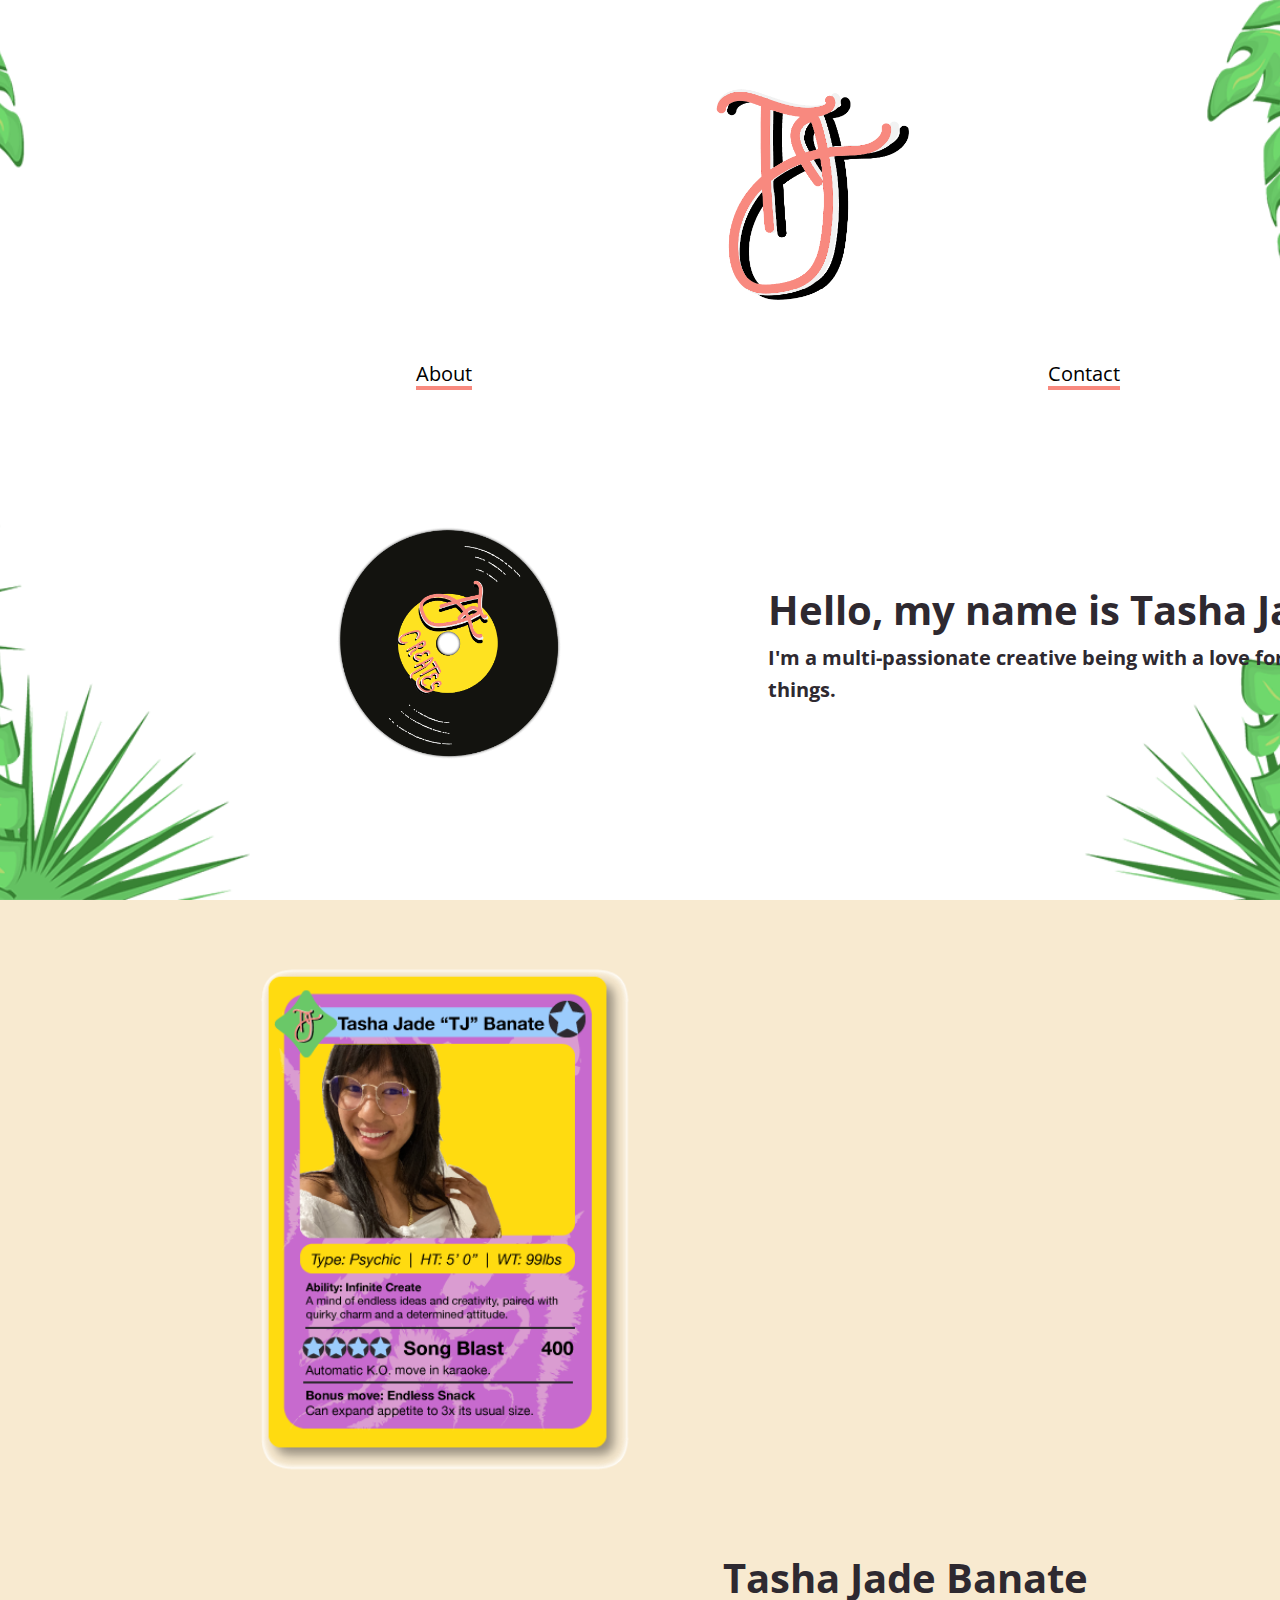
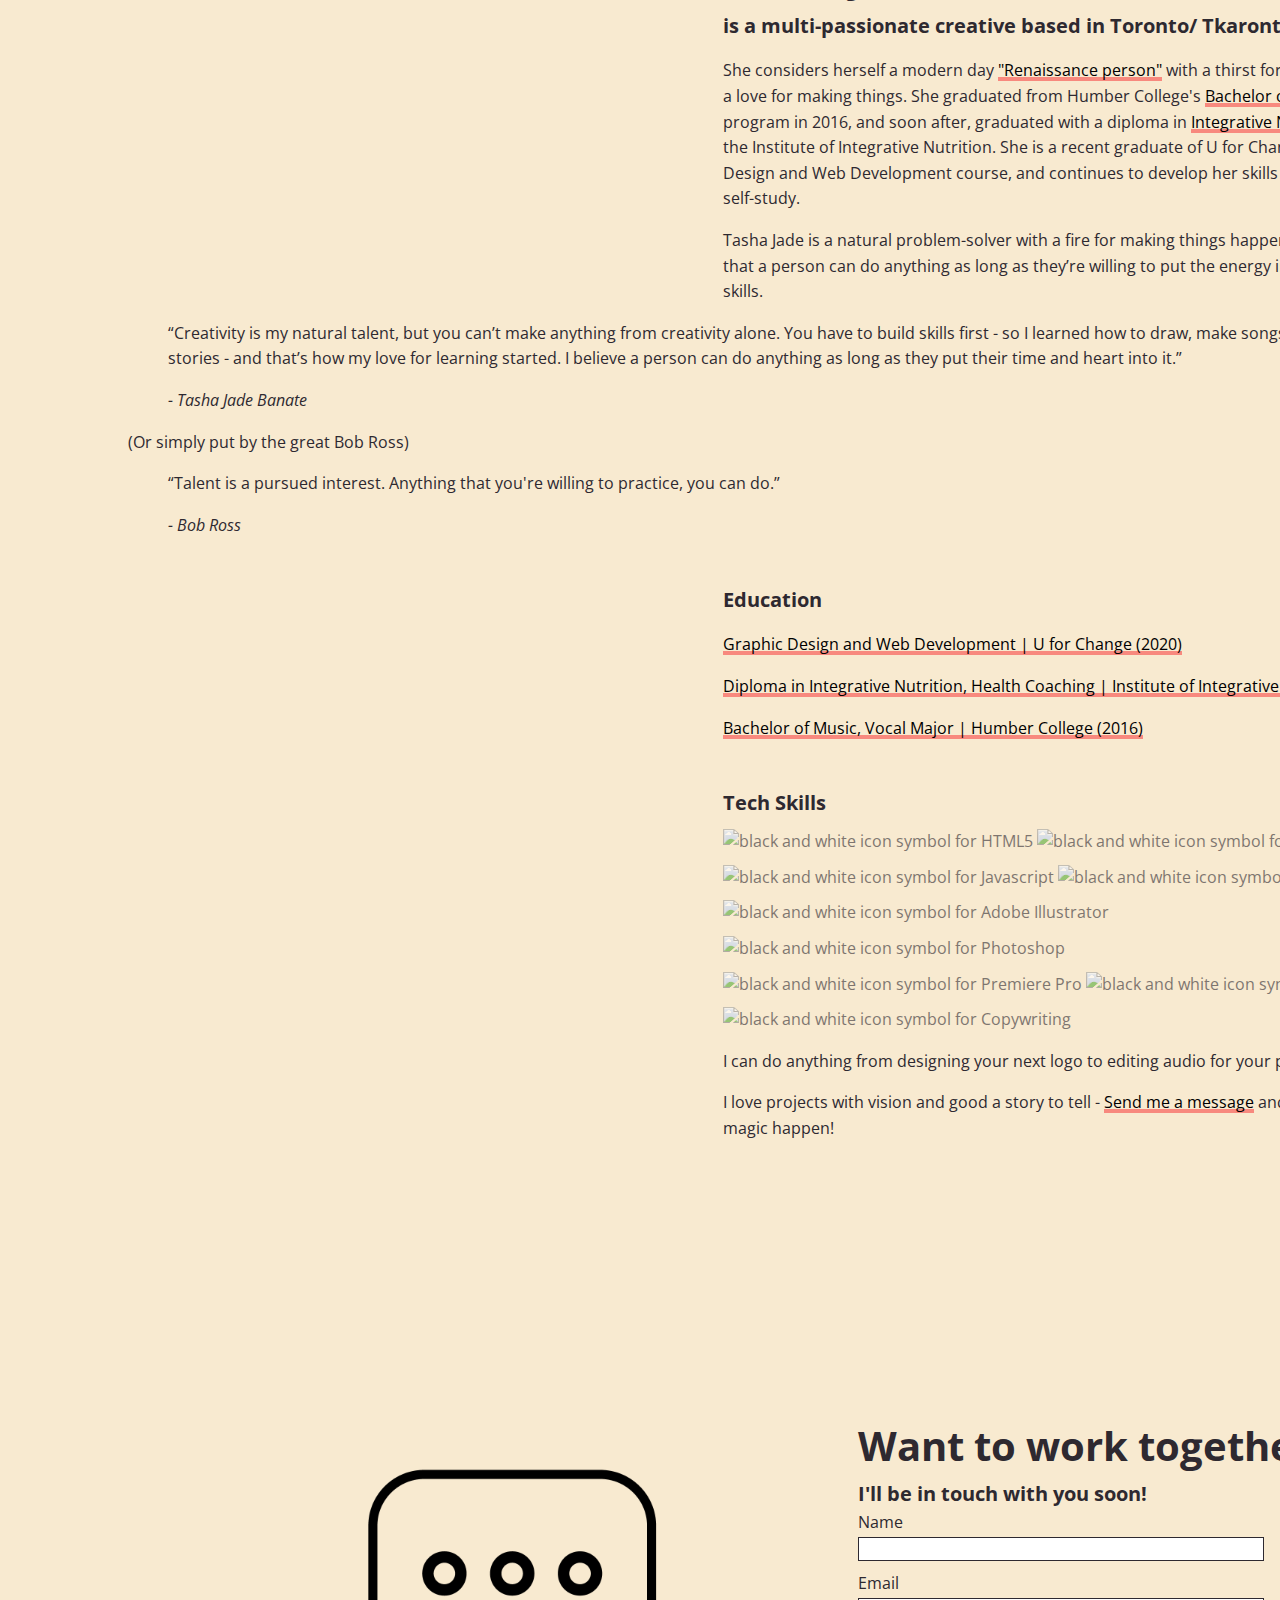
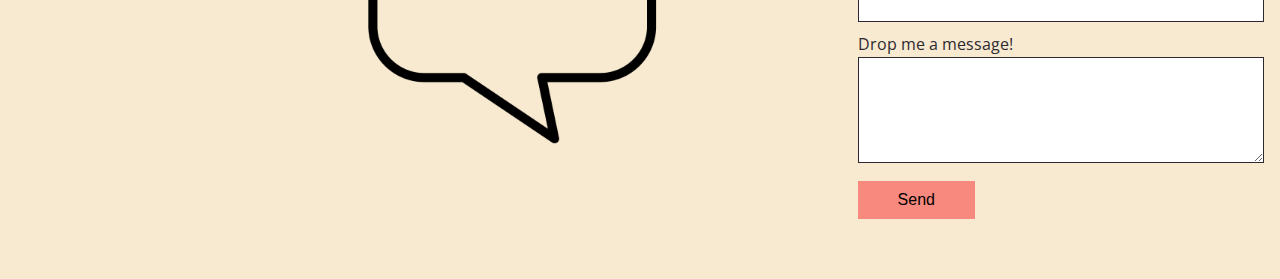
==== homepage.html @ 74226b34 "first commit" ====
<!DOCTYPE html>
<html lang="en">
  <head>
    <meta charset="UTF-8">
    <title>About</title>
    <link href="https://fonts.googleapis.com/css2?family=Montserrat&family=Nunito+Sans&family=Open+Sans&display=swap" rel="stylesheet">
      <link rel="stylesheet" href="css/styles.css">

        <script src="https://ajax.googleapis.com/ajax/libs/jquery/3.5.1/jquery.min.js">
        var windw = this;

$.fn.followTo = function ( pos ) {
    var $this = this,
        $window = $(windw);

    $window.scroll(function(e){
        if ($window.scrollTop() > pos) {
            $this.css({
                position: 'absolute',
                top: pos
            });
        } else {
            $this.css({
                position: 'fixed',
                top: 0
            });
        }
    });
};

$('#pokePicDiv').followTo('#contactDivSection');

        </script>

  </head>
  <body>
    <div class="page-wrap">
      <!-- closing div tag under cloding body tag -->
    <header>
      <img class="logo" src="pictures/tj-logo.png" alt="monogram style logo with cursive initials TJ colours pink white and black">
    </header>

  <nav>
    <a href="#aboutAnchor">About</a>
    <!-- <a href="projects.html">Projects</a> -->
    <a href="#contactAnchor">Contact</a>
  </nav>

  <main>

    <img class="spinningLogo" src="pictures/vinyl-record-logo.gif">
  <div class="homepageText">
    <h1>Hello, my name is Tasha Jade</h1>
    <h2>I'm a multi-passionate creative being with a love for making things.</h2>
  </div>

  <a name="aboutAnchor"></a>

  <div class="aboutMeSection">

    <div class="pokePicDiv">
      <img class="pokePic" src="pictures/pokeProfilePic-tj.png" alt="this is a pokemon card inspired profile and stat pic of Tasha Jade Banate">
    </div>

   <div class="introBio"> <!--closing tag after text-->
    <h1>Tasha Jade Banate</h1>
     <h2>is a multi-passionate creative based in Toronto/ Tkaronto, Canada.</h2>
        <p>She considers herself a modern day <a href="#" title="Someone who is well versed and skilled in many things. Like being someone who can eat a large pizza by yourself AND write a 4-part choral piece by midnight.">"Renaissance person"</a> with a thirst for knowledge and a love for making things. She graduated from Humber College's <a href="#" title="Yes, I sing and play piano! Any requests? Just no country please.">Bachelor of Music</a> program in 2016, and soon after, graduated with a diploma in <a href="#" title="Dismissing that large pizza I mentioned earlier, I like to think that I'm a pretty healthy person.">Integrative Nutrition</a>, from the Institute of Integrative Nutrition. She is a recent graduate of U for Change’s Graphic Design and Web Development course, and continues to develop her skills through online self-study.</p>

        <p>Tasha Jade is a natural problem-solver with a fire for making things happen! She believes that a person can do anything as long as they’re willing to put the energy into crafting their skills.</p>
    </div> <!--end of introBio div tag-->

    <div class: "quotesInBio">
      <blockquote>
        <p>“Creativity is my natural talent, but you can’t make anything from creativity alone. You have to build skills first - so I learned how to draw, make songs, write stories - and that’s how my love for learning started. I believe a person can do anything as long as they put their time and heart into it.”</p>
        <cite>- Tasha Jade Banate</cite>
      </blockquote>

      <p>(Or simply put by the great Bob Ross)</p>

      <blockquote>
        <p>“Talent is a pursued interest. Anything that you're willing to practice, you can do.”</p>
        <cite>- Bob Ross</cite>
      </blockquote>
    </div> <!--end of quotesInBio-->

  <div class="educationBio">
    <h2>Education</h2>
      <p><a href="#" title="Recently graduated!">Graphic Design and Web Development | U for Change (2020)</a></p>
      <p><a href="#" title="Studying nutrition changed my life! You can ask me about it :)">Diploma in Integrative Nutrition, Health Coaching | Institute of Integrative Nutrition (2017)</a></p>
      <p><a href="#" title="This was a challenging 4 years but we prevailed!">Bachelor of Music, Vocal Major | Humber College (2016)</a></p>
  </div>

  <div class="techBio">
    <!-- <script>
    $(".img").each(function() {
      $(this).after('<p class="alt">' + $(this).attr('alt') + '</p>');
    }) </script> js for fading in and out the alt text, might delete-->
    <h2>Tech Skills</h2>
     <!--javascript, jquery, css, wix, shopify, adobe illustrator, photoshop, premiere elements, logicx, protools, copywriting-->
        <div class="iconSection">
          <img class="iconImg" src="icons/htmlIcon.png" alt="black and white icon symbol for HTML5" title="HTML5">
           <img class="iconImg" src="icons/cssIcon.png" alt="black and white icon symbol for CSS3" title="CSS3">
            <img class="iconImg" src="icons/javascriptIcon.png" alt="black and white icon symbol for Javascript" title="Javascript">
             <img class="iconImg" src="icons/jqueryIcon.png" alt="black and white icon symbol for jQuery" title="jQuery">
              <img class="iconImg" src="icons/illustratorIcon.png" alt="black and white icon symbol for Adobe Illustrator" title="Adobe Illustrator">
               <img class="iconImg" src="icons/photoshopIcon.png" alt="black and white icon symbol for Photoshop" title="Photoshop">
             <img class="iconImg" src="icons/premiereproIcon.png" alt="black and white icon symbol for Premiere Pro" title="PremierePro">
            <img class="iconImg" src="icons/logicproIcon.png" alt="black and white icon symbol for Logic X" title="LogicX">
           <img class="iconImg" src="icons/copywritingIcon.png" alt="black and white icon symbol for Copywriting" title="Copywriting">
         <p>I can do anything from designing your next logo to editing audio for your podcast.</p>
         <p>I love projects with vision and good a story to tell - <a href="contact.html">Send me a message</a> and let's make magic happen!</p>
        </div> <!--end of iconSection div tag-->
    </div> <!--end of techBio section div tag -->
  </div> <!--end of aboutMeSection div-->

  <div class="contactDivSection">
   <a name="contactAnchor"></a>
      <img class="chatPng" src="pictures/chatVector.png" alt="an icon of a black and white png chat bubble with three dots">

        <div class="contactTitle">
          <h1>Want to work together?</h1>
          <h2>I'll be in touch with you soon!</h2>
        </div>

          <form method="POST" action="path/to/form/script/processing">
            <label for="name">Name</label>
            <input id="name" type="text" name="name">

            <label for="email">Email</label>
            <input id="email" type="email" name="email">

            <label for="message">Drop me a message!</label>
            <textarea id="message" name="name"></textarea>

            <button type="submit">Send</button>
          </form>
    </div> <!--end of div tag contactDiv-->

  </main>
</div>
  </body>

</div> <!--close page wrap-->

<footer>
  <p> Copyright &copy;Tasha Jade Banate. All rights reserved. </p>
</footer>
---- css/styles.css ----
header,
nav,
main {
  padding: 0%;
  margin: 0%;
}

nav{
  text-align: center;
  display: flex;
  justify-content: space-around;
  align-items: flex-start;
  padding-left: 0%;
  padding-bottom: 30px;
  font-size: 20px;
  padding-top:0%;
  margin: 0%;
}
/* header {
  display:flex;
  justify-content: center;
  align-items: flex-start;
} */

html, body {
  height: 100%;
  margin: 0%;
  line-height: 1.6;
}


body {
  padding-left: 10%;
  padding-top: 5%;
  margin: 0%;
  /*border: 3px dashed white  ---indicates width of border;*/
  width:1280px;
  height: 800px;
  color:#2e2930;
  background: #f8ead0; /*this is like a slightly darker papayawhip/ beige */
  background-image: url('../pictures/leaves-background.gif');
    /* background-image: linear-gradient(to right, rgba(500,700,0,0.5), rgba(0,0,255,0.5)), --this code is to make the gradient rainbow effect*/
  min-height: 650px;
  background-attachment: fixed;
  background-position: center;
  background-repeat: no-repeat;
  background-size: cover;
  font-family: 'Montserrat', sans-serif;
  font-family: 'Nunito Sans', sans-serif;
  font-family: 'Open Sans', sans-serif;
}

main {
  padding-top: 30px;
}


.logo {
  height: 20%;
  width: 20%;
  /* display: flex; */
  /* position: sticky; */
  /* align-items: flex-start; */
  /* justify-content: center; */
  padding-left: 43%;
  padding-top: 0%;
  padding-bottom: 30px;
  margin:0%;
  /* overflow: hidden; */
}

.profilePic {
  float:left;
  /* resize: block; */
  max-height: 550px;
  width: 400px;
  padding-left: 10%;
  padding-right: 5%;
  padding-bottom: 5%;
  position: -webkit-sticky; /* Safari */
  position: sticky;
  top: 0;
}

.spinningLogo {
  float:left;
  /* resize: block; */
  max-height: 40%;
  width: 40%;
  padding-left: 5%;
  padding-right: 5%;
  padding-bottom: 5%;
  padding-top: 0%;
  position: sticky;
}
/* The code below is for when the poke pic goes live on the about page */
.pokePic {
  float:left;
  /* resize: block; */
  max-height: 30%;
  width: 30%;
  padding-left: 10%;
  padding-right: 5%;
  padding-bottom: 5%;
  /* position: sticky;
  position: -webkit-sticky;
  top: 0; */
}

.pokePicDiv {
 padding:0px;
 width:100%;
 position:sticky; top:0; left:0;
 float:left; /*tryng this out*/
 z-index: 7;
}

.chatPng {
  height: 30%;
  Width: 30%;
  float: left;
  padding-top: 0px;
  padding-left: 15%;
}

/* .flexslider {
  display: flex;
  justify-content: space-between;
  padding-left: 100px;
} */

h1 {
  margin:0;
  color:#2e2930; /*a black-like shade */; font-size:40px;
}
h2 {
  margin:0;
  color:#2e2930; /*a black-like shade */; font-size:20px;
}

p {
  color: #2e2930; /*a black-like shade*/
}

.textArea {
  padding-left: 10%;
}
/* div.textArea {
  border: 1px #2e2930;
  z-index: 4;
}
trying to make a box around text */

/* for link hover effect */
a {
  color: #f8897e;
  text-decoration: none;
  background:
     linear-gradient(
       to bottom, var(--mainColor) 0%,
       var(--mainColor) 100%
     );
    background-position: 0 100%;
    background-repeat: repeat-x;
    background-size: 4px 4px;
  color: #000;
  text-decoration: none;
  transition: background-size .2s;
}
:root {
  --mainColor: #f8897e;
}

a:hover {
  background-size: 4px 50px;
  /* text-decoration: underline; */
}

/* for contact form */
form {
  width: 400px;
  padding-left: 57%;
}

input,
textarea {
  border: 1px solid #2e2930;
  width: 400px;
  margin-bottom: 10px;
}

input {
  height: 20px;
}

textarea {
  height: 100px;
}

button {
  background: #f8897e;
  border: none;
  padding: 10px 40px;
  font-size: 16px;
}

/* FOOTER STYLES
-----------------------------------------*/
/* Sticky Footer - http://css-tricks.com/snippets/css/sticky-footer */
  .page-wrap {
  min-height: 100%;
  margin-bottom: -60%; /* must be the same height as footer */
}
.page-wrap:after {
  content: "";
  display: block;
}

footer, .page-wrap:after {
  height: 60px; /* however tall you want the footer to be */
}

/*footer fade in effect when hovered over */
footer {
  width: 100%
  height: 60px;
  clear: both;
  position: fixed;
  bottom: 0;
  text-align: right;
  padding-left: 30%;
  opacity: 0;
   transition: opacity 1s ease-in-out;
   -moz-transition: opacity 0.25s ease-in-out;
   -webkit-transition: opacity 0.25s ease-in-out;
}

footer:hover{
  opacity: 1;
}

/*css for specific bodies of text*/
.introBio {
  padding-left: 46.5%;
}
.quotesInBio {
  padding-left: 46.7%;
}
.educationBio {
  padding-top: 30px;
  padding-left:46.5%;
}
.techBio {
  padding-top: 30px;
  padding-left: 46.5%
}
.personalBio {
  padding-top:30px;
  padding-left: 46.5%;
}
.homepageText {
  padding-top: 10%;
  padding-bottom: 20%;
}
.contactTitle {
  padding-left: 57%
}

.aboutMeSection {
  padding-bottom: 20%;
}

/*hover over icons*/

.iconImg {
  opacity:60%;
  padding-right:0px;
  padding-top: 10px;
}

.iconImg:hover {
  opacity:100%;
  transition: opacity 1s ease-in-out;
  -moz-transition: opacity 0.25s ease-in-out;
  -webkit-transition: opacity 0.25s ease-in-out;
  background-color: #f8897e;
}

/* styling stuff */
html {
  scroll-behavior: smooth;
}
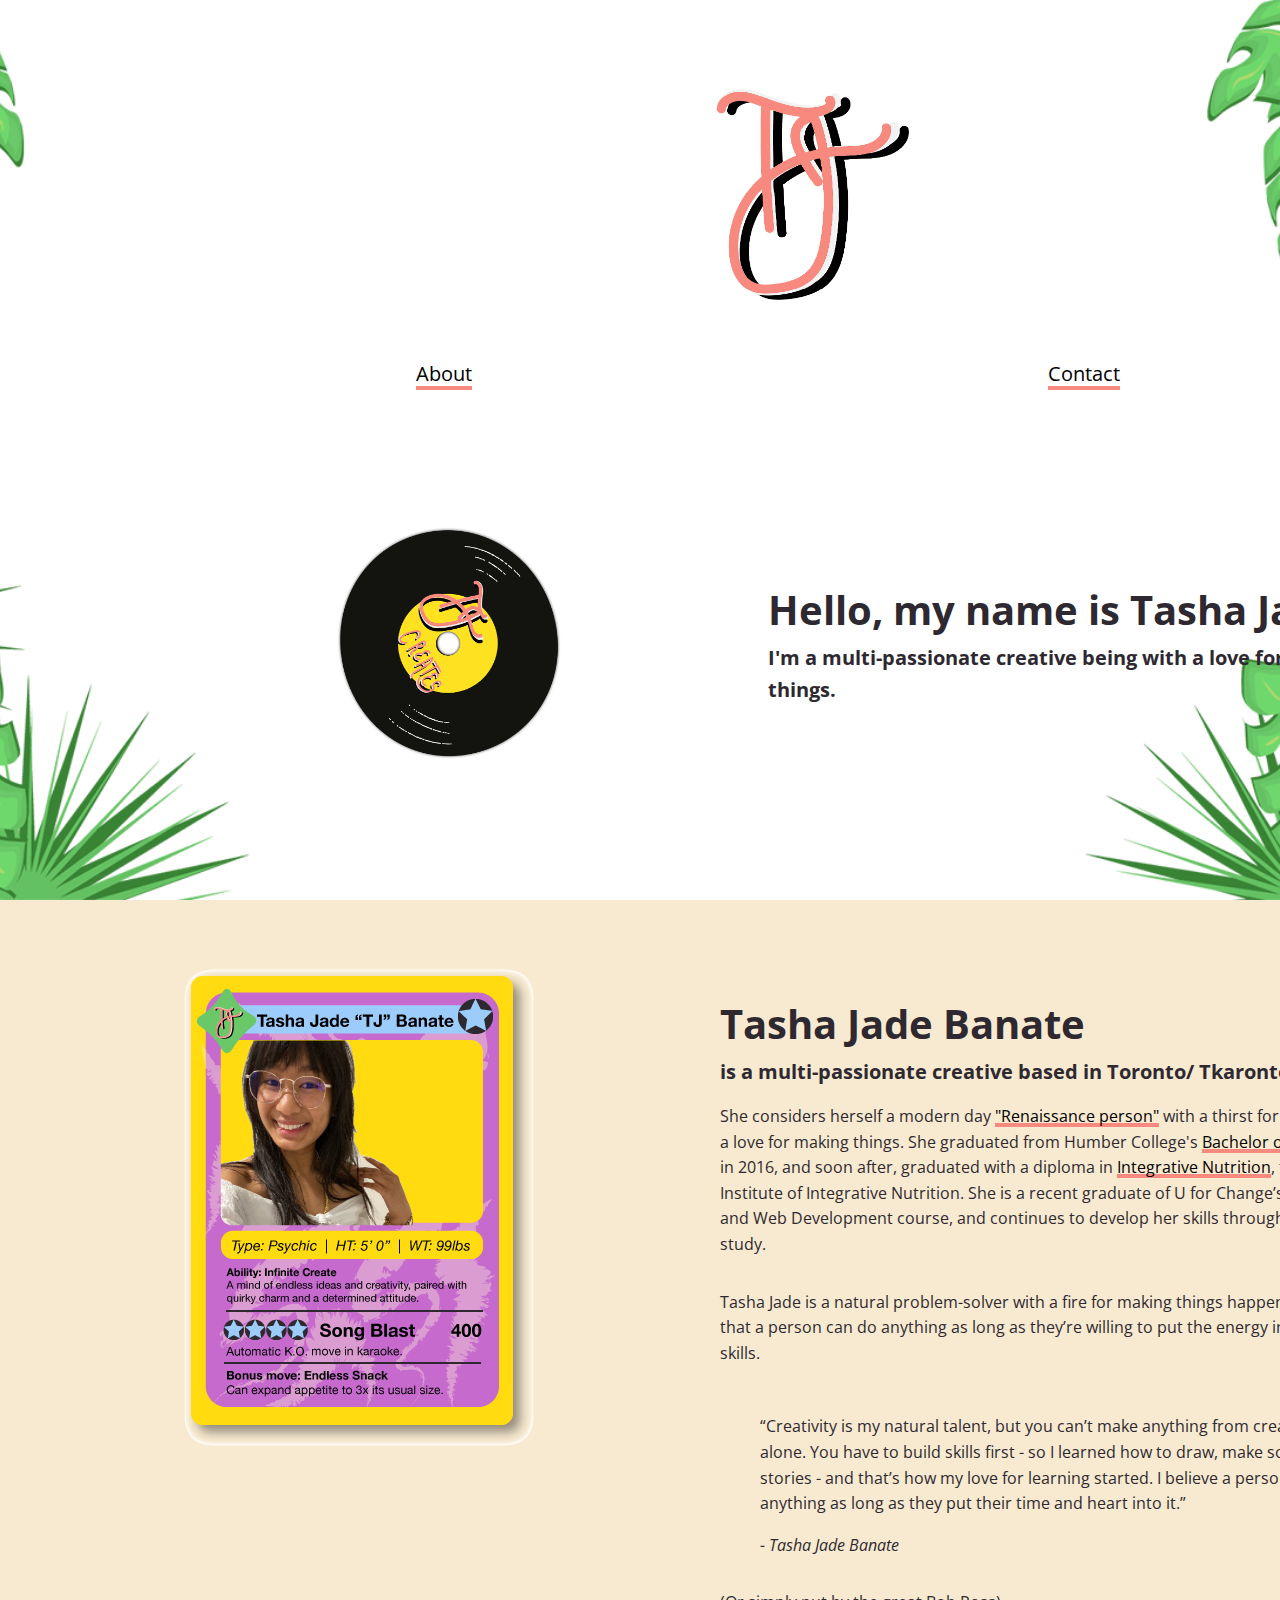
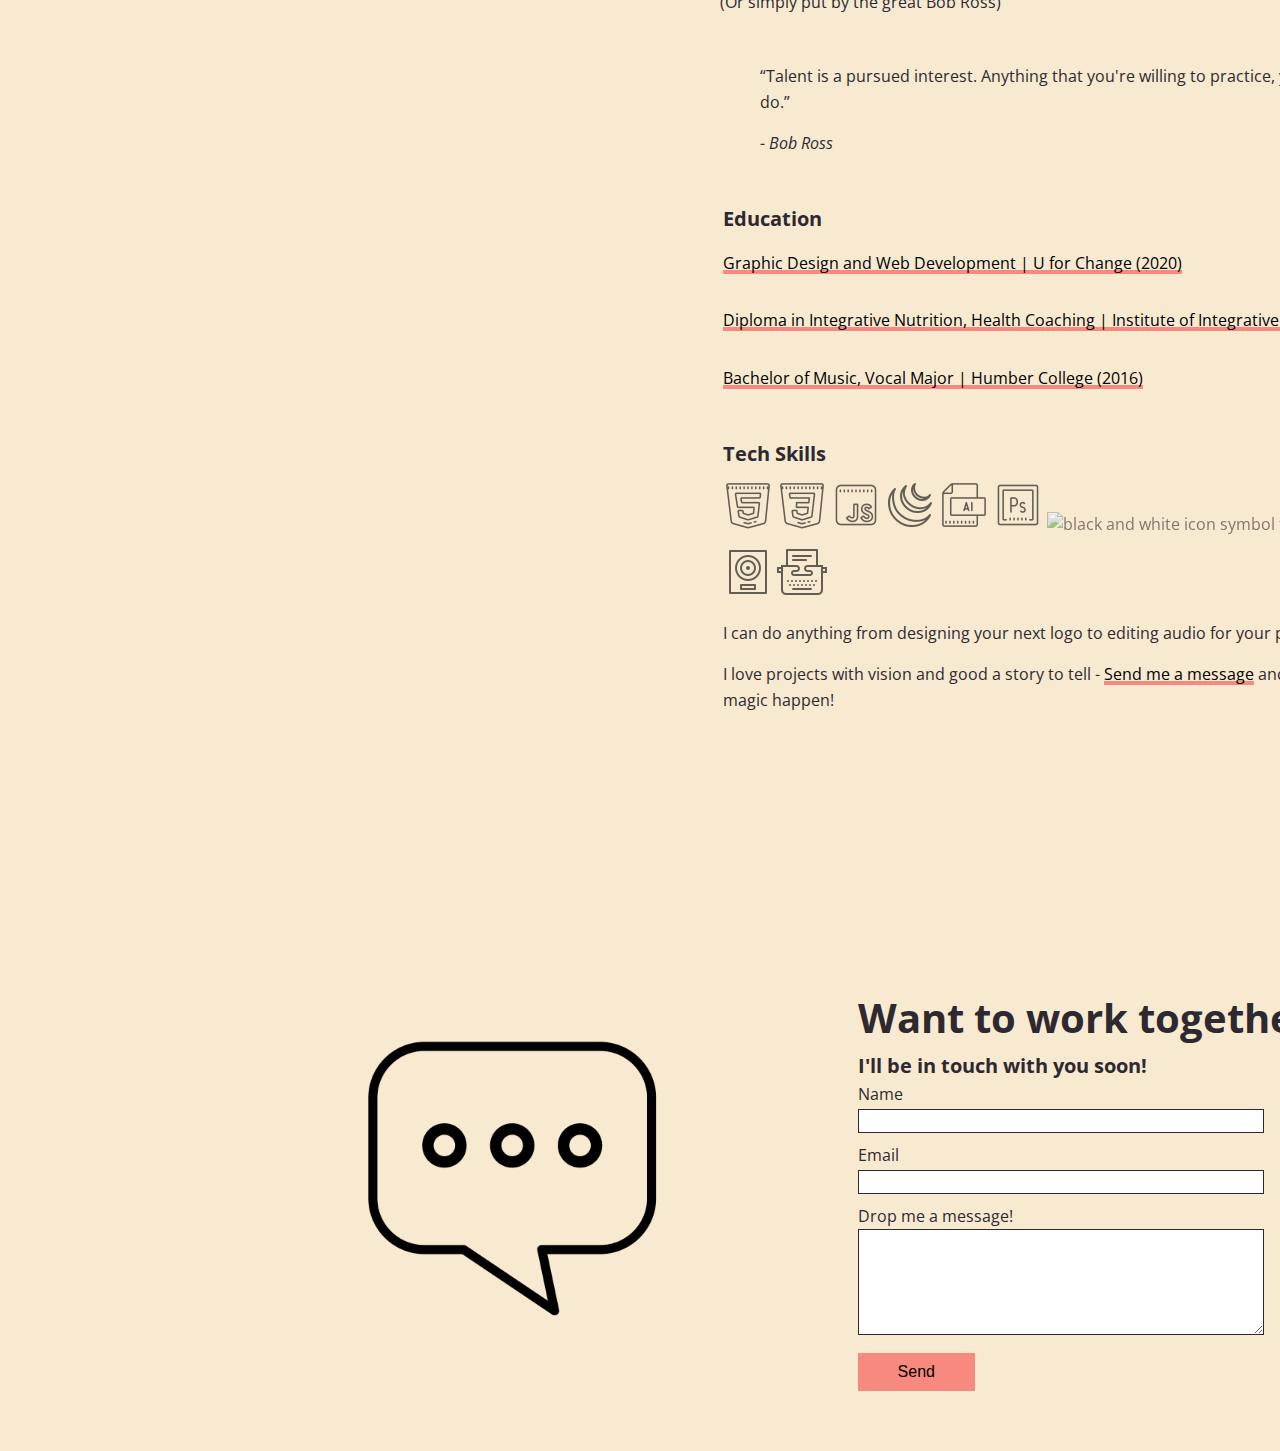
==== commit f71eee0f: "fourth commit" ====
--- a/homepage.html
+++ b/homepage.html
@@ -28,7 +28,7 @@
     });
 };
 
-$('#pokePicDiv').followTo('#contactDivSection');
+$('#pokePicDiv').followTo('#iconSection');
 
         </script>
 
@@ -56,11 +56,11 @@
 
   <a name="aboutAnchor"></a>
 
-  <div class="aboutMeSection">
-
     <div class="pokePicDiv">
       <img class="pokePic" src="pictures/pokeProfilePic-tj.png" alt="this is a pokemon card inspired profile and stat pic of Tasha Jade Banate">
     </div>
+
+<div class="aboutMeSection">
 
    <div class="introBio"> <!--closing tag after text-->
     <h1>Tasha Jade Banate</h1>
@@ -70,7 +70,7 @@
         <p>Tasha Jade is a natural problem-solver with a fire for making things happen! She believes that a person can do anything as long as they’re willing to put the energy into crafting their skills.</p>
     </div> <!--end of introBio div tag-->
 
-    <div class: "quotesInBio">
+    <div class="quotesInBio">
       <blockquote>
         <p>“Creativity is my natural talent, but you can’t make anything from creativity alone. You have to build skills first - so I learned how to draw, make songs, write stories - and that’s how my love for learning started. I believe a person can do anything as long as they put their time and heart into it.”</p>
         <cite>- Tasha Jade Banate</cite>
--- a/css/styles.css
+++ b/css/styles.css
@@ -97,22 +97,25 @@
 .pokePic {
   float:left;
   /* resize: block; */
-  max-height: 30%;
-  width: 30%;
+  /* max-height: 30%;
+  width: 30%; */
   padding-left: 10%;
   padding-right: 5%;
-  padding-bottom: 5%;
   /* position: sticky;
   position: -webkit-sticky;
   top: 0; */
+  z-index:-1;
+  overflow:hidden;
 }
 
 .pokePicDiv {
  padding:0px;
- width:100%;
+ width:40%;
  position:sticky; top:0; left:0;
  float:left; /*tryng this out*/
- z-index: 7;
+ /* z-index: 1; */
+ overflow: hidden;
+ /* padding-bottom: 30px; */
 }
 
 .chatPng {
@@ -240,34 +243,65 @@
 }
 
 /*css for specific bodies of text*/
-.introBio {
-  padding-left: 46.5%;
-}
-.quotesInBio {
-  padding-left: 46.7%;
-}
-.educationBio {
-  padding-top: 30px;
-  padding-left:46.5%;
-}
-.techBio {
-  padding-top: 30px;
-  padding-left: 46.5%
-}
-.personalBio {
-  padding-top:30px;
-  padding-left: 46.5%;
-}
+
 .homepageText {
   padding-top: 10%;
   padding-bottom: 20%;
 }
+
+/* about section css */
+
+.aboutMeSection {
+padding-bottom: 20%;
+z-index:1;
+}
+
+.introBio {
+  padding-top: 30px;
+  display:flex;
+  align-items: flex-start;
+  flex-direction: column;
+  padding-left: 80px;
+  /* overflow:hidden; */
+}
+
+.educationBio {
+  padding-top: 30px;
+  display:flex;
+  align-items: flex-start;
+  flex-direction: column;
+  padding-left:46.5%;
+  /* overflow:hidden; */
+}
+.techBio {
+  padding-top: 30px;
+  display:flex;
+  align-items: flex-start;
+  flex-direction: column;
+  padding-left: 46.5%;
+  /* overflow:hidden; */
+}
+.personalBio {
+  padding-top:30px;
+  display:flex;
+  align-items: flex-start;
+  flex-direction: column;
+  /* padding-left: 46.5%;
+  overflow:hidden; */
+}
+
+.quotesInBio {
+  display:flex;
+  align-items: flex-start;
+  flex-direction: column;
+  padding-left: 80px;
+
+  /* padding-left: 46.5%;
+  overflow:hidden; */
+}
+
 .contactTitle {
   padding-left: 57%
-}
-
-.aboutMeSection {
-  padding-bottom: 20%;
 }
 
 /*hover over icons*/
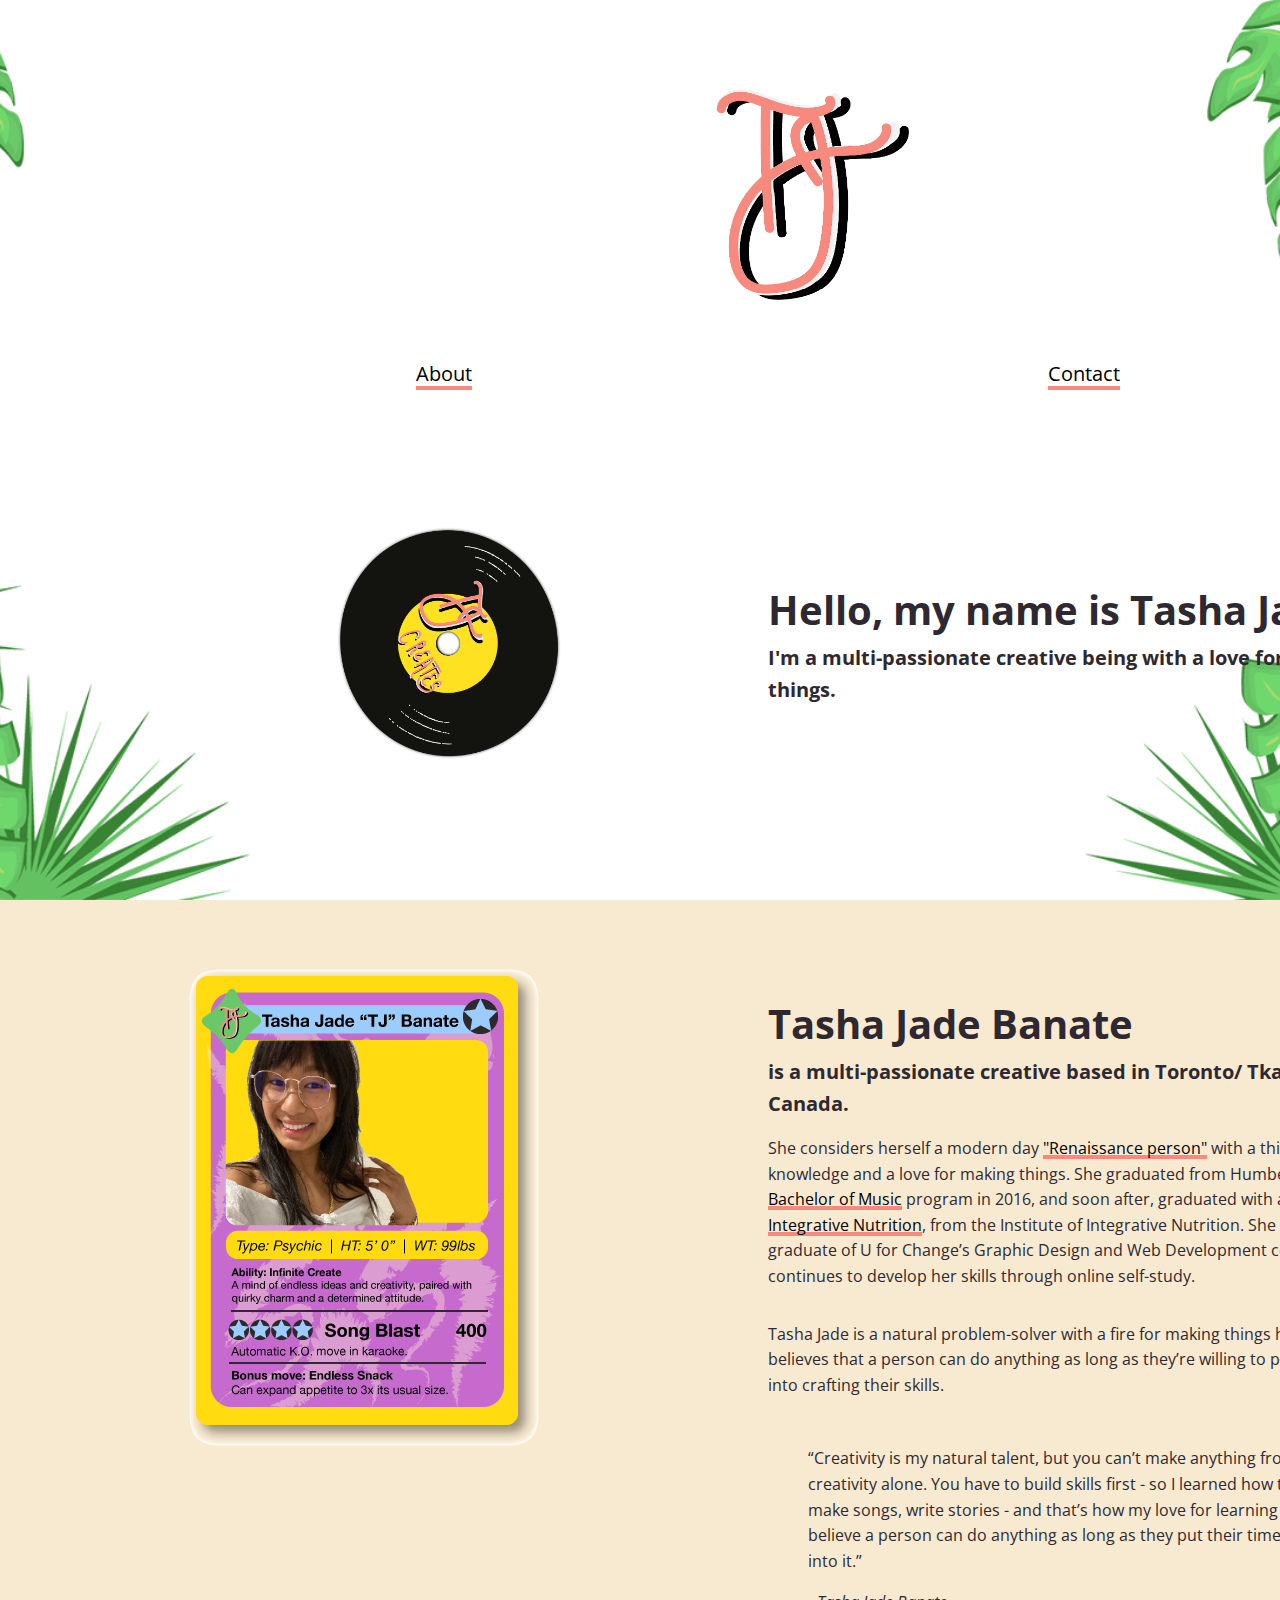
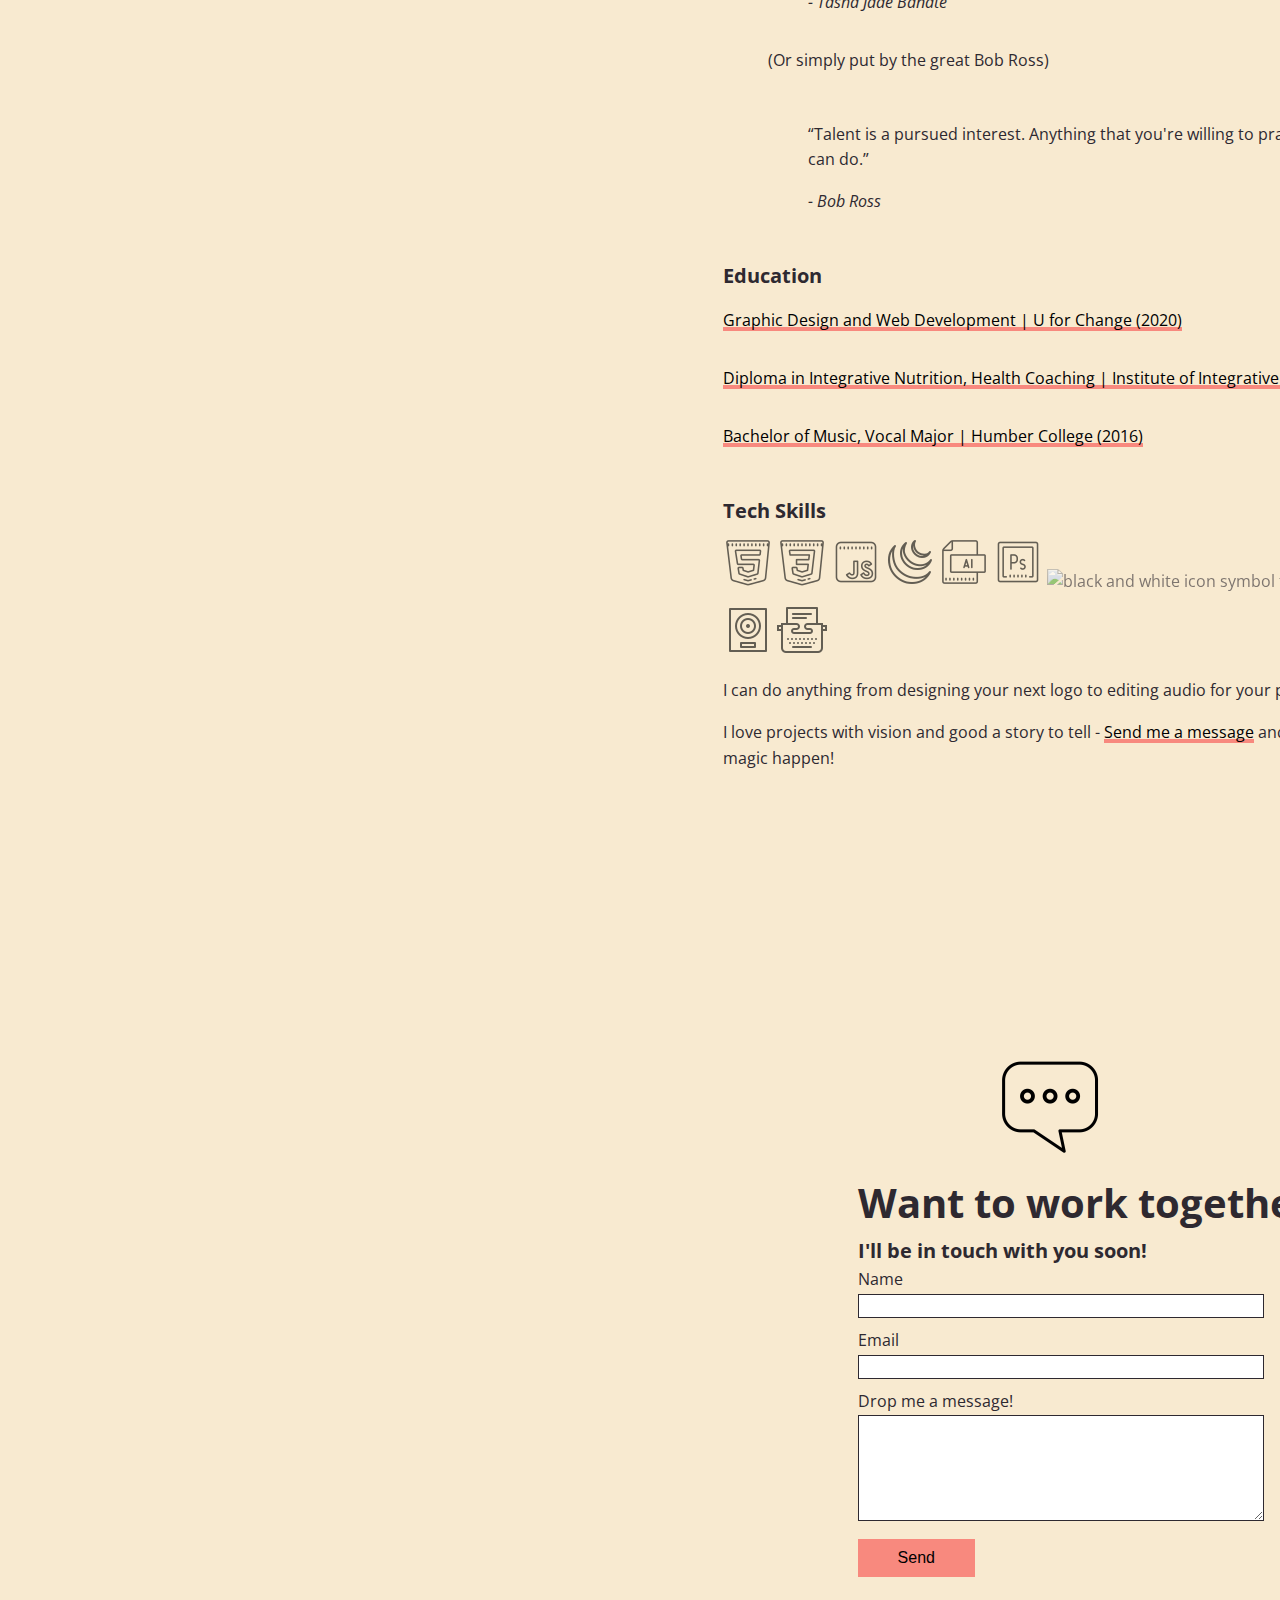
==== commit 1fbeda93: "commit 5" ====
--- a/homepage.html
+++ b/homepage.html
@@ -7,28 +7,28 @@
       <link rel="stylesheet" href="css/styles.css">
 
         <script src="https://ajax.googleapis.com/ajax/libs/jquery/3.5.1/jquery.min.js">
-        var windw = this;
-
-$.fn.followTo = function ( pos ) {
-    var $this = this,
-        $window = $(windw);
-
-    $window.scroll(function(e){
-        if ($window.scrollTop() > pos) {
-            $this.css({
-                position: 'absolute',
-                top: pos
-            });
-        } else {
-            $this.css({
-                position: 'fixed',
-                top: 0
-            });
-        }
-    });
-};
-
-$('#pokePicDiv').followTo('#iconSection');
+  //       var windw = this;
+  //
+  // $.fn.followTo = function ( pos ) {
+  //     var $this = this,
+  //         $window = $(windw);
+  //
+  //     $window.scroll(function(e){
+  //         if ($window.scrollTop() > pos) {
+  //             $this.css({
+  //                 position: 'absolute',
+  //                 top: pos
+  //             });
+  //         } else {
+  //             $this.css({
+  //                 position: 'fixed',
+  //                 top: 0
+  //             });
+  //         }
+  //     });
+  // };
+  //
+  // $('#pokePicDiv').followTo(100);
 
         </script>
 
--- a/css/styles.css
+++ b/css/styles.css
@@ -104,26 +104,30 @@
   /* position: sticky;
   position: -webkit-sticky;
   top: 0; */
-  z-index:-1;
+  /* z-index:-1; */
   overflow:hidden;
 }
 
 .pokePicDiv {
  padding:0px;
  width:40%;
+ height:40%;
+ inline-size:560px;
  position:sticky; top:0; left:0;
+ position: -webkit-sticky;
  float:left; /*tryng this out*/
  /* z-index: 1; */
- overflow: hidden;
- /* padding-bottom: 30px; */
+ /* overflow: hidden; */
+ padding-bottom: 30px;
 }
 
 .chatPng {
-  height: 30%;
-  Width: 30%;
-  float: left;
+  height: 10%;
+  Width: 10%;
+  float: right;
   padding-top: 0px;
   padding-left: 15%;
+  padding-right: 23%;
 }
 
 /* .flexslider {
@@ -299,9 +303,13 @@
   /* padding-left: 46.5%;
   overflow:hidden; */
 }
-
 .contactTitle {
   padding-left: 57%
+}
+
+.contactDivSection {
+  overflow: scroll;
+  z-index: 1
 }
 
 /*hover over icons*/
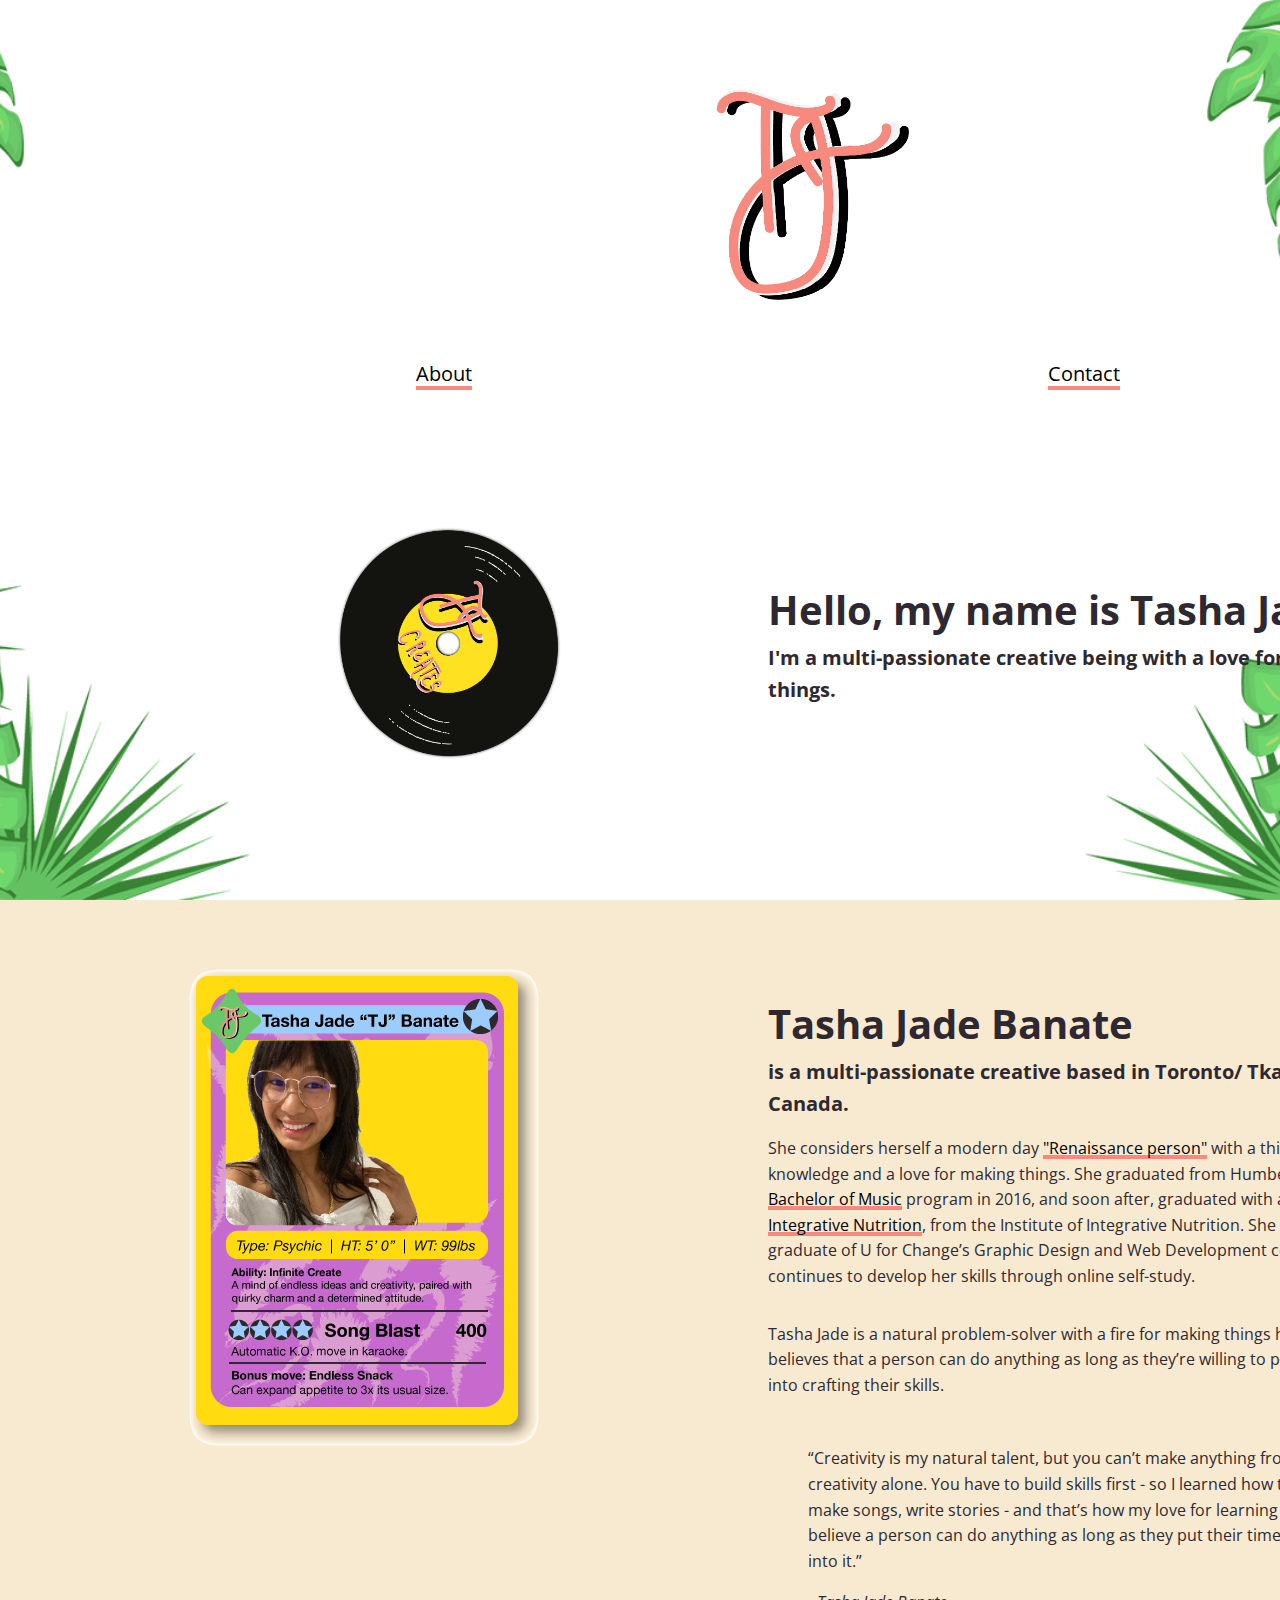
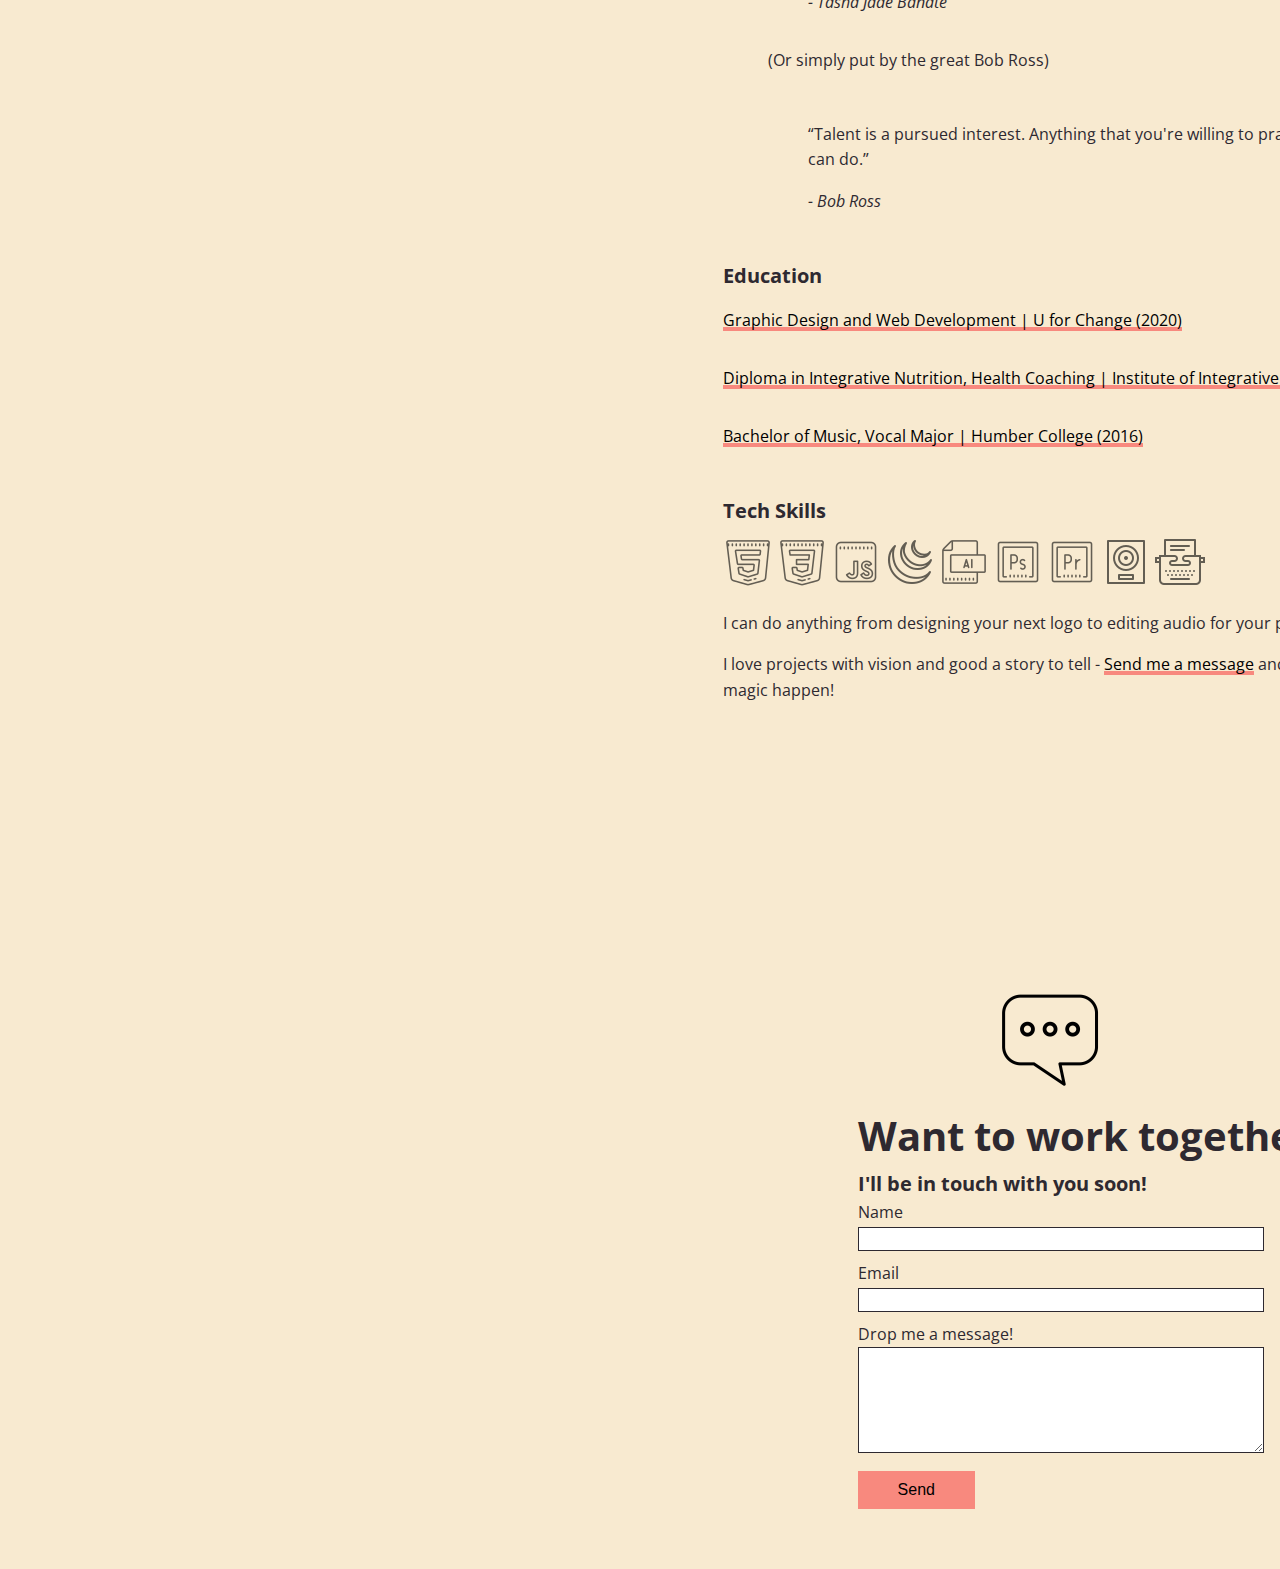
==== commit c2323440: "Update homepage.html" ====
--- a/homepage.html
+++ b/homepage.html
@@ -105,7 +105,7 @@
              <img class="iconImg" src="icons/jqueryIcon.png" alt="black and white icon symbol for jQuery" title="jQuery">
               <img class="iconImg" src="icons/illustratorIcon.png" alt="black and white icon symbol for Adobe Illustrator" title="Adobe Illustrator">
                <img class="iconImg" src="icons/photoshopIcon.png" alt="black and white icon symbol for Photoshop" title="Photoshop">
-             <img class="iconImg" src="icons/premiereproIcon.png" alt="black and white icon symbol for Premiere Pro" title="PremierePro">
+             <img class="iconImg" src="icons/premiereProIcon.png" alt="black and white icon symbol for Premiere Pro" title="PremierePro">
             <img class="iconImg" src="icons/logicproIcon.png" alt="black and white icon symbol for Logic X" title="LogicX">
            <img class="iconImg" src="icons/copywritingIcon.png" alt="black and white icon symbol for Copywriting" title="Copywriting">
          <p>I can do anything from designing your next logo to editing audio for your podcast.</p>
